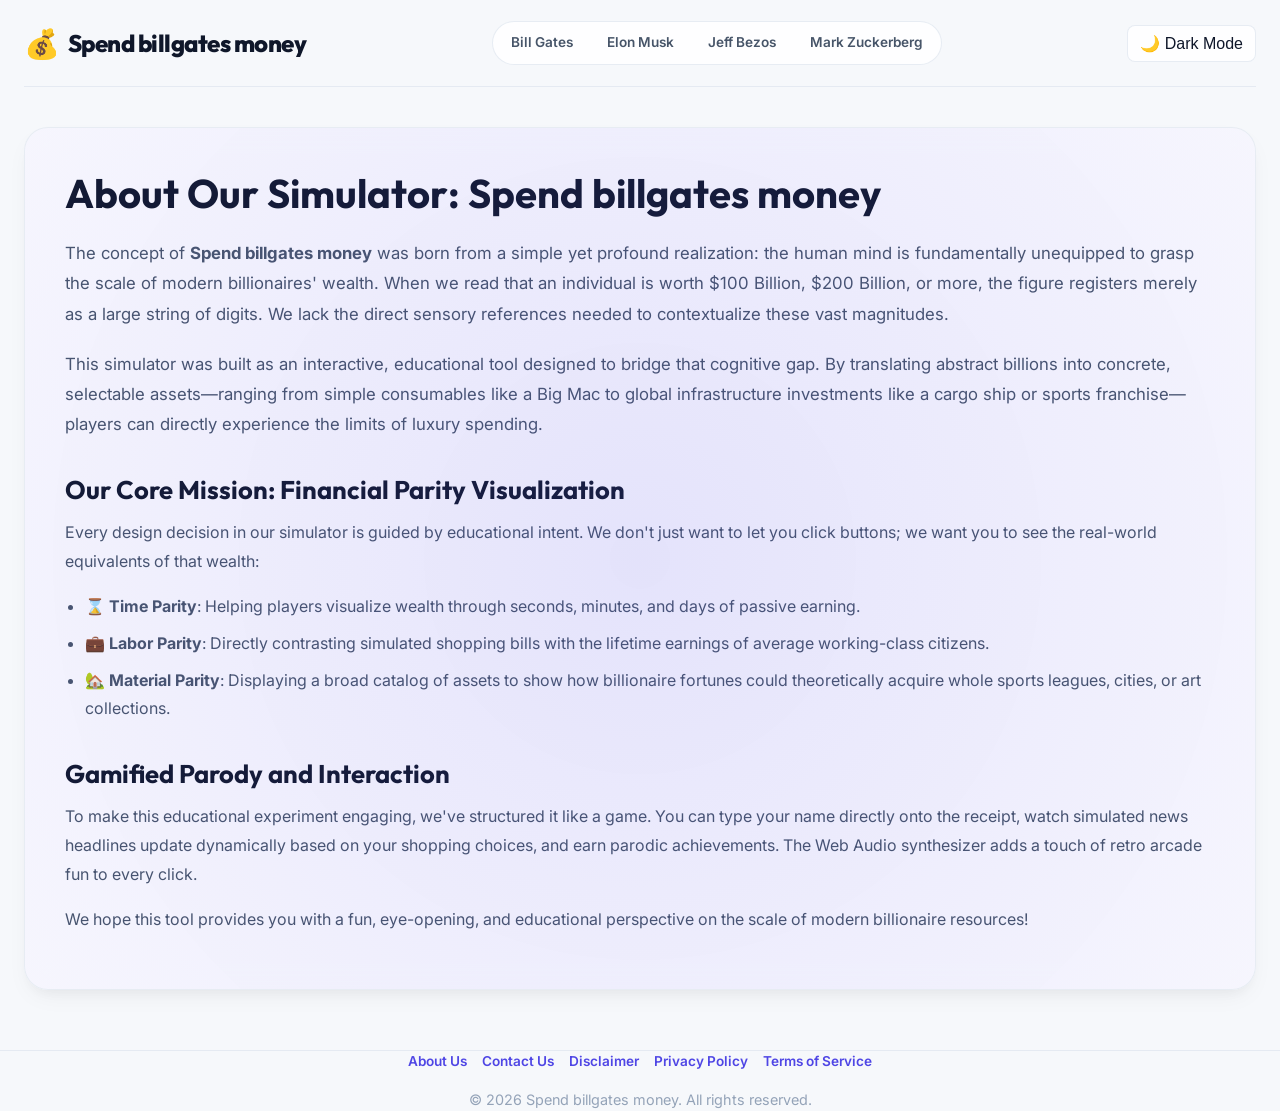
==== about.html @ e182d374 "Add files via upload" ====
<!DOCTYPE html>
<html lang="en" data-theme="light">
<head>
  <meta charset="UTF-8">
  <meta name="viewport" content="width=device-width, initial-scale=1.0">
  
  <!-- SEO Meta Tags -->
  <title>About Us - Spend billgates money Simulator</title>
  <meta name="description" content="Learn more about the Spend billgates money simulator. Read our detailed explanation of wealth representation, financial parity, and developer stories.">
  <link rel="canonical" href="https://spendbillgates-money.github.io/about.html">
  
  <link rel="stylesheet" href="css/style.css">
</head>
<body>

  <!-- Navigation -->
  <header class="container">
    <nav class="header-nav" style="display: flex; justify-content: space-between; align-items: center; flex-wrap: wrap; gap: 15px; padding: 20px 0;">
      <a href="index.html" class="logo" style="text-decoration: none; color: inherit; display: flex; align-items: center; gap: 8px;">
        <span class="logo-icon">💰</span> Spend billgates money
      </a>
      
      <div class="nav-links-capsule">
        <a href="index.html" class="nav-link-item" id="nav-bill-gates">Bill Gates</a>
        <a href="spend-elon-musk-money.html" class="nav-link-item" id="nav-elon-musk">Elon Musk</a>
        <a href="spend-jeff-bezos-money.html" class="nav-link-item" id="nav-jeff-bezos">Jeff Bezos</a>
        <a href="spend-mark-zuckerberg-money.html" class="nav-link-item" id="nav-mark-zuckerberg">Mark Zuckerberg</a>
      </div>

      <div class="nav-actions">
        <button id="theme-toggle" class="theme-toggle">🌙 Dark Mode</button>
      </div>
    </nav>
  </header>

  <!-- Content Section -->
  <main class="container" style="margin-top: 40px; margin-bottom: 60px; text-align: left;">
    <section class="hero-card" style="text-align: left; padding: 40px; margin-bottom: 45px; line-height: 1.8;">
      <h1 style="font-size: 2.5rem; margin-bottom: 20px; font-family: 'Outfit', sans-serif;">About Our Simulator: Spend billgates money</h1>
      
      <p style="color: var(--text-secondary); margin-bottom: 20px; font-size: 1.05rem;">
        The concept of <strong>Spend billgates money</strong> was born from a simple yet profound realization: the human mind is fundamentally unequipped to grasp the scale of modern billionaires' wealth. When we read that an individual is worth $100 Billion, $200 Billion, or more, the figure registers merely as a large string of digits. We lack the direct sensory references needed to contextualize these vast magnitudes.
      </p>

      <p style="color: var(--text-secondary); margin-bottom: 20px; font-size: 1.05rem;">
        This simulator was built as an interactive, educational tool designed to bridge that cognitive gap. By translating abstract billions into concrete, selectable assets—ranging from simple consumables like a Big Mac to global infrastructure investments like a cargo ship or sports franchise—players can directly experience the limits of luxury spending.
      </p>

      <h2 style="font-size: 1.6rem; margin-top: 35px; margin-bottom: 12px; font-family: 'Outfit', sans-serif;">Our Core Mission: Financial Parity Visualization</h2>
      <p style="color: var(--text-secondary); margin-bottom: 16px;">
        Every design decision in our simulator is guided by educational intent. We don't just want to let you click buttons; we want you to see the real-world equivalents of that wealth:
      </p>
      <ul style="color: var(--text-secondary); margin-left: 20px; margin-bottom: 20px; display: flex; flex-direction: column; gap: 8px;">
        <li>⌛ <strong>Time Parity</strong>: Helping players visualize wealth through seconds, minutes, and days of passive earning.</li>
        <li>💼 <strong>Labor Parity</strong>: Directly contrasting simulated shopping bills with the lifetime earnings of average working-class citizens.</li>
        <li>🏡 <strong>Material Parity</strong>: Displaying a broad catalog of assets to show how billionaire fortunes could theoretically acquire whole sports leagues, cities, or art collections.</li>
      </ul>

      <h2 style="font-size: 1.6rem; margin-top: 35px; margin-bottom: 12px; font-family: 'Outfit', sans-serif;">Gamified Parody and Interaction</h2>
      <p style="color: var(--text-secondary); margin-bottom: 16px;">
        To make this educational experiment engaging, we've structured it like a game. You can type your name directly onto the receipt, watch simulated news headlines update dynamically based on your shopping choices, and earn parodic achievements. The Web Audio synthesizer adds a touch of retro arcade fun to every click.
      </p>
      
      <p style="color: var(--text-secondary); margin-bottom: 16px;">
        We hope this tool provides you with a fun, eye-opening, and educational perspective on the scale of modern billionaire resources!
      </p>
    </section>
  </main>

  <!-- Footer -->
  <footer class="container">
    <div style="display: flex; justify-content: center; gap: 15px; margin-bottom: 15px; font-size: 0.85rem; flex-wrap: wrap;">
      <a href="about.html" style="font-weight: 600;">About Us</a>
      <a href="contact.html" style="font-weight: 600;">Contact Us</a>
      <a href="disclaimer.html" style="font-weight: 600;">Disclaimer</a>
      <a href="privacy-policy.html" style="font-weight: 600;">Privacy Policy</a>
      <a href="terms-of-service.html" style="font-weight: 600;">Terms of Service</a>
    </div>
    <p>&copy; 2026 Spend billgates money. All rights reserved.</p>
  </footer>

  <script>
    // Theme Toggle Logic
    const themeBtn = document.getElementById('theme-toggle');
    function initTheme() {
      const savedTheme = localStorage.getItem('theme') || (window.matchMedia('(prefers-color-scheme: dark)').matches ? 'dark' : 'light');
      document.documentElement.setAttribute('data-theme', savedTheme);
      if (themeBtn) themeBtn.innerHTML = savedTheme === 'dark' ? '☀️ Light Mode' : '🌙 Dark Mode';
    }
    if (themeBtn) {
      themeBtn.addEventListener('click', () => {
        const currentTheme = document.documentElement.getAttribute('data-theme');
        const newTheme = currentTheme === 'dark' ? 'light' : 'dark';
        document.documentElement.setAttribute('data-theme', newTheme);
        localStorage.setItem('theme', newTheme);
        themeBtn.innerHTML = newTheme === 'dark' ? '☀️ Light Mode' : '🌙 Dark Mode';
      });
    }
    initTheme();
  </script>
</body>
</html>
---- css/style.css ----
/* 
   Spend Billionaire Money Simulator - Style Sheet
   Includes Glassmorphism, Theme Variables, Grid Layouts, and Micro-animations.
*/

@import url('https://fonts.googleapis.com/css2?family=Courier+Prime:wght@400;700&family=Inter:wght@300;400;500;600;700&family=Outfit:wght@400;500;600;700;800&display=swap');

/* --- Custom Variables & Palette --- */
:root {
  /* Light Mode Palette */
  --bg-color: #f6f8fb;
  --panel-bg: rgba(255, 255, 255, 0.85);
  --panel-border: rgba(226, 232, 240, 0.8);
  --text-primary: #0f172a;
  --text-secondary: #475569;
  --text-muted: #94a3b8;
  
  --accent-color: #4f46e5; /* Indigo */
  --accent-glow: rgba(79, 70, 229, 0.15);
  
  --buy-btn: #10b981; /* Emerald */
  --buy-btn-hover: #059669;
  --sell-btn: #ef4444; /* Rose */
  --sell-btn-hover: #dc2626;
  
  --sticky-bg: rgba(255, 255, 255, 0.8);
  --sticky-border: rgba(241, 245, 249, 0.8);
  --shadow-sm: 0 2px 8px rgba(0, 0, 0, 0.04);
  --shadow-md: 0 10px 25px -5px rgba(0, 0, 0, 0.05), 0 8px 16px -6px rgba(0, 0, 0, 0.05);
  --shadow-lg: 0 25px 50px -12px rgba(0, 0, 0, 0.08);
  
  --radius-sm: 8px;
  --radius-md: 16px;
  --radius-lg: 24px;
}

[data-theme="dark"] {
  /* Dark Mode Palette */
  --bg-color: #0b0f19;
  --panel-bg: rgba(17, 24, 39, 0.8);
  --panel-border: rgba(31, 41, 55, 0.8);
  --text-primary: #f8fafc;
  --text-secondary: #cbd5e1;
  --text-muted: #64748b;
  
  --accent-color: #818cf8;
  --accent-glow: rgba(129, 140, 248, 0.25);
  
  --buy-btn: #34d399;
  --buy-btn-hover: #10b981;
  --sell-btn: #f87171;
  --sell-btn-hover: #ef4444;
  
  --sticky-bg: rgba(11, 15, 25, 0.85);
  --sticky-border: rgba(31, 41, 55, 0.8);
  --shadow-sm: 0 2px 8px rgba(0, 0, 0, 0.2);
  --shadow-md: 0 10px 25px -5px rgba(0, 0, 0, 0.3), 0 8px 16px -6px rgba(0, 0, 0, 0.3);
  --shadow-lg: 0 25px 50px -12px rgba(0, 0, 0, 0.45);
}

/* --- Base Reset --- */
* {
  box-sizing: border-box;
  margin: 0;
  padding: 0;
}

body {
  font-family: 'Inter', sans-serif;
  background-color: var(--bg-color);
  color: var(--text-primary);
  line-height: 1.6;
  transition: background-color 0.3s ease, color 0.3s ease;
  overflow-x: hidden;
}

h1, h2, h3, h4, h5, h6 {
  font-family: 'Outfit', sans-serif;
  font-weight: 700;
  color: var(--text-primary);
  line-height: 1.25;
}

a {
  color: var(--accent-color);
  text-decoration: none;
  transition: color 0.2s ease;
}

a:hover {
  text-decoration: underline;
}

/* --- Layout Structure --- */
.container {
  max-width: 1280px;
  margin: 0 auto;
  padding: 0 24px;
}

/* --- Navigation & Theme Switcher --- */
.header-nav {
  display: flex;
  justify-content: space-between;
  align-items: center;
  padding: 20px 0;
  border-bottom: 1px solid var(--panel-border);
}

.logo {
  font-family: 'Outfit', sans-serif;
  font-size: 1.5rem;
  font-weight: 800;
  letter-spacing: -0.5px;
  display: flex;
  align-items: center;
  gap: 8px;
}

.logo-icon {
  font-size: 1.8rem;
}

.nav-actions {
  display: flex;
  align-items: center;
  gap: 16px;
}

.nav-links {
  display: flex;
  gap: 20px;
  list-style: none;
}

.nav-links a {
  font-weight: 500;
  color: var(--text-secondary);
}

.nav-links a:hover {
  color: var(--accent-color);
  text-decoration: none;
}

.theme-toggle {
  background: none;
  border: 1px solid var(--panel-border);
  color: var(--text-primary);
  cursor: pointer;
  padding: 8px 12px;
  border-radius: var(--radius-sm);
  display: flex;
  align-items: center;
  justify-content: center;
  font-size: 1rem;
  transition: all 0.2s;
  background-color: var(--panel-bg);
}

.theme-toggle:hover {
  border-color: var(--accent-color);
  transform: translateY(-1px);
}

/* --- Glassmorphic Hero Cards --- */
.hero-card {
  background: var(--panel-bg);
  border: 1px solid var(--panel-border);
  backdrop-filter: blur(12px);
  -webkit-backdrop-filter: blur(12px);
  border-radius: var(--radius-lg);
  padding: 40px;
  margin-top: 30px;
  margin-bottom: 30px;
  box-shadow: var(--shadow-md);
  text-align: center;
  position: relative;
  overflow: hidden;
}

.hero-card::before {
  content: '';
  position: absolute;
  top: -50%;
  left: -50%;
  width: 200%;
  height: 200%;
  background: radial-gradient(circle, var(--accent-glow) 0%, transparent 70%);
  z-index: 0;
  pointer-events: none;
}

.hero-content {
  position: relative;
  z-index: 1;
}

/* --- Billionaire Profile Header --- */
.profile-section {
  display: flex;
  flex-direction: column;
  align-items: center;
  gap: 20px;
  margin-bottom: 40px;
}

.profile-avatar-container {
  width: 140px;
  height: 140px;
  border-radius: 50%;
  overflow: hidden;
  border: 4px solid var(--accent-color);
  box-shadow: var(--shadow-md);
  position: relative;
}

.profile-avatar {
  width: 100%;
  height: 100%;
  object-fit: cover;
}

.profile-title {
  font-size: 2.5rem;
  font-weight: 800;
  margin-bottom: 8px;
}

.profile-desc {
  font-size: 1.1rem;
  color: var(--text-secondary);
  max-width: 600px;
  margin: 0 auto;
}

/* --- Sticky Balance Tracker Banner --- */
.sticky-balance-bar {
  position: sticky;
  top: 0;
  z-index: 100;
  background: var(--sticky-bg);
  border-bottom: 1px solid var(--sticky-border);
  backdrop-filter: blur(16px);
  -webkit-backdrop-filter: blur(16px);
  padding: 18px 0;
  box-shadow: var(--shadow-sm);
  transition: all 0.3s;
}

.balance-container {
  display: flex;
  flex-direction: column;
  align-items: center;
  justify-content: center;
  gap: 8px;
}

.balance-title {
  font-size: 0.85rem;
  text-transform: uppercase;
  letter-spacing: 1.5px;
  color: var(--text-secondary);
  font-weight: 600;
}

.balance-number {
  font-family: 'Outfit', sans-serif;
  font-size: 2.8rem;
  font-weight: 800;
  color: var(--accent-color);
  letter-spacing: -1px;
  text-shadow: 0 0 20px var(--accent-glow);
  transition: color 0.1s ease;
}

.spending-progress-wrapper {
  width: 100%;
  max-width: 600px;
  height: 8px;
  background: var(--panel-border);
  border-radius: 4px;
  overflow: hidden;
  margin-top: 4px;
  position: relative;
}

.spending-progress-bar {
  height: 100%;
  width: 0%;
  background: linear-gradient(90deg, var(--accent-color), var(--buy-btn));
  border-radius: 4px;
  transition: width 0.3s cubic-bezier(0.1, 0.8, 0.3, 1);
}

.spending-stats {
  display: flex;
  justify-content: space-between;
  width: 100%;
  max-width: 600px;
  font-size: 0.75rem;
  color: var(--text-muted);
  font-weight: 500;
  margin-top: 4px;
}

/* --- Category Filter Bar --- */
.filter-bar {
  display: flex;
  justify-content: center;
  gap: 10px;
  margin: 30px 0;
  flex-wrap: wrap;
}

.filter-btn {
  background: var(--panel-bg);
  border: 1px solid var(--panel-border);
  color: var(--text-secondary);
  padding: 8px 16px;
  border-radius: var(--radius-sm);
  cursor: pointer;
  font-weight: 600;
  transition: all 0.2s ease;
}

.filter-btn:hover, .filter-btn.active {
  background: var(--accent-color);
  color: #fff;
  border-color: var(--accent-color);
  box-shadow: 0 4px 12px var(--accent-glow);
  transform: translateY(-1px);
}

/* --- Items Grid --- */
.items-grid {
  display: grid;
  grid-template-columns: repeat(auto-fill, minmax(250px, 1fr));
  gap: 24px;
  margin-bottom: 50px;
}

.item-card {
  background: var(--panel-bg);
  border: 1px solid var(--panel-border);
  border-radius: var(--radius-md);
  overflow: hidden;
  box-shadow: var(--shadow-sm);
  transition: all 0.3s cubic-bezier(0.4, 0, 0.2, 1);
  display: flex;
  flex-direction: column;
}

.item-card:hover {
  transform: translateY(-6px);
  box-shadow: var(--shadow-md);
  border-color: var(--accent-color);
}

.item-img-container {
  height: 180px;
  position: relative;
  overflow: hidden;
  background-color: #e2e8f0;
}

.item-img {
  width: 100%;
  height: 100%;
  object-fit: cover;
  transition: transform 0.5s ease;
}

.item-card:hover .item-img {
  transform: scale(1.06);
}

.item-badge {
  position: absolute;
  top: 12px;
  left: 12px;
  background: rgba(15, 23, 42, 0.75);
  color: #fff;
  padding: 4px 10px;
  font-size: 0.7rem;
  font-weight: 600;
  border-radius: 20px;
  backdrop-filter: blur(4px);
}

.item-info {
  padding: 20px;
  flex-grow: 1;
  display: flex;
  flex-direction: column;
}

.item-name {
  font-size: 1.15rem;
  font-weight: 700;
  margin-bottom: 6px;
  line-height: 1.3;
}

.item-price {
  font-size: 1.25rem;
  color: var(--accent-color);
  font-weight: 800;
  margin-bottom: 16px;
  margin-top: auto;
}

.item-controls {
  display: grid;
  grid-template-columns: 2fr 3fr 2fr;
  gap: 8px;
  align-items: center;
}

.control-btn {
  border: none;
  color: #fff;
  font-size: 1rem;
  font-weight: 700;
  height: 40px;
  border-radius: var(--radius-sm);
  cursor: pointer;
  transition: all 0.2s ease;
  display: flex;
  align-items: center;
  justify-content: center;
}

.control-btn.sell {
  background-color: var(--sell-btn);
}

.control-btn.sell:hover:not(:disabled) {
  background-color: var(--sell-btn-hover);
}

.control-btn.buy {
  background-color: var(--buy-btn);
}

.control-btn.buy:hover:not(:disabled) {
  background-color: var(--buy-btn-hover);
}

.control-btn:disabled {
  background-color: var(--text-muted);
  opacity: 0.35;
  cursor: not-allowed;
}

.item-qty-input {
  width: 100%;
  height: 40px;
  border: 1px solid var(--panel-border);
  background: var(--bg-color);
  color: var(--text-primary);
  text-align: center;
  font-family: 'Outfit', sans-serif;
  font-size: 1.1rem;
  font-weight: 700;
  border-radius: var(--radius-sm);
  outline: none;
  transition: border-color 0.2s;
}

.item-qty-input:focus {
  border-color: var(--accent-color);
}

/* --- Thermal Print Receipt --- */
.receipt-section {
  max-width: 440px;
  margin: 40px auto 60px;
  display: none;
  animation: slideUp 0.4s ease-out;
}

@keyframes slideUp {
  from { opacity: 0; transform: translateY(20px); }
  to { opacity: 1; transform: translateY(0); }
}

.receipt-slip {
  background: #fdfbf7;
  color: #1a1a1a;
  padding: 35px 24px 25px;
  font-family: 'Courier Prime', 'Courier New', monospace;
  position: relative;
  box-shadow: 0 15px 35px rgba(0, 0, 0, 0.12), 0 3px 10px rgba(0, 0, 0, 0.05);
  margin: 0 auto;
  border-left: 1px solid rgba(0, 0, 0, 0.03);
  border-right: 1px solid rgba(0, 0, 0, 0.03);
}

/* Jagged top/bottom edge for real paper rip look */
.receipt-slip::before {
  content: "";
  position: absolute;
  top: -8px;
  left: 0;
  width: 100%;
  height: 8px;
  background: linear-gradient(-135deg, transparent 4px, #fdfbf7 0), linear-gradient(135deg, transparent 4px, #fdfbf7 0);
  background-position: left top;
  background-repeat: repeat-x;
  background-size: 8px 8px;
  z-index: 10;
}

.receipt-slip::after {
  content: "";
  position: absolute;
  bottom: -8px;
  left: 0;
  width: 100%;
  height: 8px;
  background: linear-gradient(-45deg, transparent 4px, #fdfbf7 0), linear-gradient(45deg, transparent 4px, #fdfbf7 0);
  background-position: left bottom;
  background-repeat: repeat-x;
  background-size: 8px 8px;
  z-index: 10;
}

/* Ensure receipt elements have pure black ink font */
.receipt-slip h2, .receipt-slip h3, .receipt-slip p, .receipt-slip span, .receipt-slip div, .receipt-slip td {
  color: #1a1a1a !important;
  font-family: 'Courier Prime', 'Courier New', monospace !important;
}

.receipt-slip-title {
  font-size: 1.35rem;
  font-weight: 700;
  text-align: center;
  text-transform: uppercase;
  margin-bottom: 2px;
  letter-spacing: -0.5px;
}

.receipt-slip-subtitle {
  font-size: 0.75rem;
  text-align: center;
  margin-bottom: 2px;
  text-transform: uppercase;
  color: #555 !important;
}

.receipt-slip-divider {
  border-top: 1px dashed #555;
  margin: 10px 0;
}

.receipt-slip-double-divider {
  border-top: 3px double #333;
  margin: 10px 0;
}

.receipt-slip-meta {
  font-size: 0.8rem;
  display: flex;
  flex-direction: column;
  gap: 2px;
  margin-bottom: 10px;
}

.receipt-slip-meta-line {
  display: flex;
  justify-content: space-between;
}

.receipt-slip-items-header {
  font-weight: 700;
  font-size: 0.82rem;
  display: flex;
  justify-content: space-between;
  margin-bottom: 6px;
  border-bottom: 1px solid #555;
  padding-bottom: 4px;
}

.receipt-slip-items {
  display: flex;
  flex-direction: column;
  gap: 6px;
}

.receipt-slip-line {
  display: flex;
  justify-content: space-between;
  font-size: 0.82rem;
  gap: 8px;
}

.receipt-slip-item-left {
  flex-grow: 1;
  white-space: nowrap;
  overflow: hidden;
  text-overflow: clip;
  display: flex;
}

.receipt-slip-item-left::after {
  content: " ................................................................................................................................................";
  color: #999;
  font-weight: 300;
}

.receipt-slip-item-price {
  white-space: nowrap;
  font-weight: 700;
}

.receipt-slip-summary {
  display: flex;
  flex-direction: column;
  gap: 4px;
  margin-top: 10px;
}

.receipt-slip-summary-line {
  display: flex;
  justify-content: space-between;
  font-size: 0.85rem;
}

.receipt-slip-summary-line.bold {
  font-weight: 700;
  font-size: 1.05rem;
}

.receipt-slip-footer {
  text-align: center;
  font-size: 0.78rem;
  margin-top: 18px;
  text-transform: uppercase;
  line-height: 1.4;
}

.receipt-slip-barcode {
  width: 100%;
  max-width: 240px;
  height: 38px;
  margin: 14px auto 4px;
  background: repeating-linear-gradient(90deg, 
    #111, #111 2px, 
    transparent 2px, transparent 4px, 
    #111 4px, #111 7px, 
    transparent 7px, transparent 9px,
    #111 9px, #111 10px,
    transparent 10px, transparent 13px,
    #111 13px, #111 16px,
    transparent 16px, transparent 18px
  );
}

.receipt-slip-barcode-text {
  text-align: center;
  font-size: 0.72rem;
  letter-spacing: 2px;
  margin-top: 2px;
  color: #333 !important;
}

.receipt-actions {
  display: flex;
  gap: 12px;
  margin-top: 20px;
}

.receipt-btn {
  flex: 1;
  height: 48px;
  border: 1px solid var(--panel-border);
  border-radius: var(--radius-sm);
  cursor: pointer;
  font-weight: 600;
  font-size: 0.95rem;
  display: flex;
  align-items: center;
  justify-content: center;
  gap: 8px;
  transition: all 0.2s;
  background: var(--panel-bg);
  color: var(--text-primary);
}

.receipt-btn.primary {
  background: var(--accent-color);
  color: #fff;
  border-color: var(--accent-color);
}

.receipt-btn.primary:hover {
  background: #4338ca;
  box-shadow: 0 4px 12px var(--accent-glow);
}

.receipt-btn:not(.primary):hover {
  background: var(--panel-border);
}

/* --- Screenshot Preview Popup / Modal --- */
.screenshot-modal {
  position: fixed;
  top: 0;
  left: 0;
  width: 100vw;
  height: 100vh;
  background: rgba(0, 0, 0, 0.75);
  backdrop-filter: blur(8px);
  z-index: 1000;
  display: none;
  align-items: center;
  justify-content: center;
  padding: 20px;
}

.screenshot-card-wrapper {
  position: relative;
  width: 100%;
  max-width: 440px;
  animation: zoomIn 0.3s cubic-bezier(0.16, 1, 0.3, 1);
}

.screenshot-close {
  position: absolute;
  top: -16px;
  right: -16px;
  background: #fdfbf7;
  border: 1px solid #1a1a1a;
  color: #1a1a1a;
  width: 36px;
  height: 36px;
  border-radius: 50%;
  display: flex;
  align-items: center;
  justify-content: center;
  font-weight: 700;
  font-size: 1.2rem;
  cursor: pointer;
  z-index: 20;
  transition: all 0.2s;
  box-shadow: 0 4px 12px rgba(0,0,0,0.25);
}

.screenshot-close:hover {
  transform: scale(1.1);
  background-color: var(--sell-btn);
  color: #fff;
}

@keyframes zoomIn {
  from { opacity: 0; transform: scale(0.9); }
  to { opacity: 1; transform: scale(1); }
}

/* --- Billionaire Switcher / Hub Cards --- */
.hub-grid {
  display: grid;
  grid-template-columns: repeat(auto-fit, minmax(260px, 1fr));
  gap: 24px;
  margin-top: 40px;
  margin-bottom: 50px;
}

.hub-card {
  background: var(--panel-bg);
  border: 1px solid var(--panel-border);
  border-radius: var(--radius-lg);
  padding: 30px;
  text-align: center;
  box-shadow: var(--shadow-sm);
  transition: all 0.3s cubic-bezier(0.4, 0, 0.2, 1);
  display: flex;
  flex-direction: column;
  align-items: center;
}

.hub-card:hover {
  transform: translateY(-8px);
  box-shadow: var(--shadow-md);
  border-color: var(--accent-color);
}

.hub-avatar-container {
  width: 100px;
  height: 100px;
  border-radius: 50%;
  overflow: hidden;
  margin-bottom: 20px;
  border: 3px solid var(--accent-color);
}

.hub-avatar {
  width: 100%;
  height: 100%;
  object-fit: cover;
}

.hub-fortune {
  font-family: 'Outfit', sans-serif;
  font-size: 1.6rem;
  font-weight: 800;
  color: var(--buy-btn);
  margin: 10px 0 16px;
}

.hub-btn {
  background: var(--accent-color);
  color: #fff;
  border: none;
  border-radius: var(--radius-sm);
  padding: 10px 24px;
  font-weight: 600;
  cursor: pointer;
  transition: all 0.2s;
  display: inline-block;
  margin-top: auto;
}

.hub-btn:hover {
  background: #4338ca;
  text-decoration: none;
  box-shadow: 0 4px 12px var(--accent-glow);
}

/* --- FAQ / SEO Content Section --- */
.faq-section {
  margin: 60px 0;
}

.faq-title {
  text-align: center;
  margin-bottom: 40px;
  font-size: 2.2rem;
}

.faq-grid {
  display: grid;
  grid-template-columns: 1fr;
  gap: 20px;
  max-width: 800px;
  margin: 0 auto;
}

.faq-item {
  background: var(--panel-bg);
  border: 1px solid var(--panel-border);
  border-radius: var(--radius-md);
  padding: 24px;
  box-shadow: var(--shadow-sm);
}

.faq-question {
  font-size: 1.15rem;
  font-weight: 700;
  margin-bottom: 10px;
  display: flex;
  align-items: center;
  gap: 10px;
}

.faq-answer {
  color: var(--text-secondary);
}

/* Comparison Table (Landing Page Specific) */
.comparison-wrapper {
  margin: 40px 0;
  overflow-x: auto;
}

.comparison-table {
  width: 100%;
  border-collapse: collapse;
  background: var(--panel-bg);
  border: 1px solid var(--panel-border);
  border-radius: var(--radius-md);
  overflow: hidden;
  box-shadow: var(--shadow-sm);
}

.comparison-table th, .comparison-table td {
  padding: 16px;
  text-align: left;
}

.comparison-table th {
  background: var(--panel-border);
  font-weight: 700;
}

.comparison-table tr:not(:last-child) {
  border-bottom: 1px solid var(--panel-border);
}

.comparison-table tr:hover {
  background: rgba(129, 140, 248, 0.05);
}

/* --- Footer --- */
footer {
  text-align: center;
  padding: 40px 0;
  border-top: 1px solid var(--panel-border);
  color: var(--text-muted);
  font-size: 0.9rem;
}

/* --- Responsive Breakpoints --- */
@media (max-width: 768px) {
  .header-nav {
    flex-direction: column;
    gap: 16px;
    padding-bottom: 20px;
  }
  
  .profile-title {
    font-size: 2rem;
  }
  
  .balance-number {
    font-size: 2.2rem;
  }
  
  .items-grid {
    grid-template-columns: repeat(auto-fill, minmax(200px, 1fr));
    gap: 16px;
  }
  
  .receipt-actions {
    flex-direction: column;
  }
  
  .comparison-table th, .comparison-table td {
    padding: 12px;
    font-size: 0.85rem;
  }
}

@media (max-width: 480px) {
  .items-grid {
    grid-template-columns: 1fr;
  }
  
  .hero-card {
    padding: 24px 16px;
  }
  
  .sticky-balance-bar {
    padding: 12px 0;
  }
  
  .balance-number {
    font-size: 1.8rem;
  }
}

/* --- News Ticker --- */
.news-ticker-container {
  background: var(--panel-bg);
  border: 1px solid var(--panel-border);
  border-radius: var(--radius-sm);
  padding: 12px 16px;
  display: flex;
  align-items: center;
  gap: 12px;
  margin-bottom: 24px;
  overflow: hidden;
  box-shadow: var(--shadow-sm);
  backdrop-filter: blur(8px);
}

.news-ticker-label {
  background: var(--sell-btn);
  color: #fff;
  font-family: 'Outfit', sans-serif;
  font-weight: 700;
  font-size: 0.8rem;
  padding: 4px 8px;
  border-radius: 4px;
  white-space: nowrap;
  animation: pulse 2s infinite;
}

@keyframes pulse {
  0% { transform: scale(1); }
  50% { transform: scale(1.03); }
  100% { transform: scale(1); }
}

.news-ticker-content {
  flex-grow: 1;
  font-weight: 600;
  font-size: 0.92rem;
  color: var(--text-primary);
  white-space: nowrap;
  overflow: hidden;
}

.news-ticker-text {
  display: inline-block;
  padding-left: 100%;
  animation: marquee 25s linear infinite;
}

@keyframes marquee {
  0%   { transform: translate(0, 0); }
  100% { transform: translate(-100%, 0); }
}

/* --- Achievements Grid --- */
.achievements-grid {
  display: grid;
  grid-template-columns: repeat(auto-fit, minmax(220px, 1fr));
  gap: 16px;
  margin-top: 10px;
}

.achievement-card {
  background: var(--panel-bg);
  border: 1px solid var(--panel-border);
  border-radius: var(--radius-md);
  padding: 18px;
  display: flex;
  align-items: flex-start;
  gap: 14px;
  transition: all 0.3s cubic-bezier(0.4, 0, 0.2, 1);
  opacity: 0.7;
}

.achievement-card.unlocked {
  border-color: var(--buy-btn);
  background: rgba(16, 185, 129, 0.04);
  box-shadow: var(--shadow-md);
  transform: translateY(-2px);
  opacity: 1;
}

.achievement-icon {
  font-size: 1.8rem;
  filter: grayscale(100%);
  opacity: 0.4;
  transition: all 0.3s;
}

.achievement-card.unlocked .achievement-icon {
  filter: grayscale(0%);
  opacity: 1;
  transform: scale(1.1);
}

.achievement-info h4 {
  font-size: 0.98rem;
  font-weight: 700;
  margin-bottom: 4px;
  color: var(--text-primary);
}

.achievement-info p {
  font-size: 0.78rem;
  color: var(--text-muted);
  line-height: 1.3;
}

.achievement-card.unlocked .achievement-info p {
  color: var(--text-secondary);
}

/* --- Toast Notification --- */
.toast-notification {
  position: fixed;
  top: 24px;
  right: 24px;
  background: var(--panel-bg);
  border: 1px solid var(--buy-btn);
  border-radius: var(--radius-md);
  padding: 16px 20px;
  box-shadow: var(--shadow-lg);
  display: flex;
  align-items: center;
  gap: 14px;
  z-index: 2000;
  animation: slideInRight 0.3s cubic-bezier(0.16, 1, 0.3, 1);
  backdrop-filter: blur(12px);
}

@keyframes slideInRight {
  from { transform: translateX(120%); opacity: 0; }
  to { transform: translateX(0); opacity: 1; }
}

.toast-icon {
  font-size: 2.2rem;
}

.toast-content h4 {
  font-size: 1rem;
  color: var(--buy-btn);
  margin-bottom: 2px;
}

.toast-content p {
  font-size: 0.82rem;
  color: var(--text-secondary);
}

/* --- Customer Name Input Focus --- */
#customer-name-input {
  transition: all 0.2s ease;
}

#customer-name-input:focus {
  border-color: var(--accent-color) !important;
  box-shadow: 0 0 0 3px var(--accent-glow) !important;
}

/* --- Tabbed Billionaire Selector in Header --- */
.nav-links-capsule {
  display: flex;
  gap: 6px;
  background: var(--panel-bg);
  border: 1px solid var(--panel-border);
  padding: 4px;
  border-radius: 30px;
  backdrop-filter: blur(12px);
  -webkit-backdrop-filter: blur(12px);
  flex-wrap: wrap;
}

.nav-link-item {
  padding: 6px 14px;
  border-radius: 20px;
  font-weight: 600;
  font-size: 0.85rem;
  color: var(--text-secondary) !important;
  transition: all 0.2s ease;
  display: inline-block;
  text-decoration: none !important;
}

.nav-link-item:hover {
  color: var(--accent-color) !important;
  background: var(--accent-glow);
}

.nav-link-item.active-billionaire {
  color: #fff !important;
  background: var(--accent-color);
  box-shadow: 0 4px 10px var(--accent-glow);
}
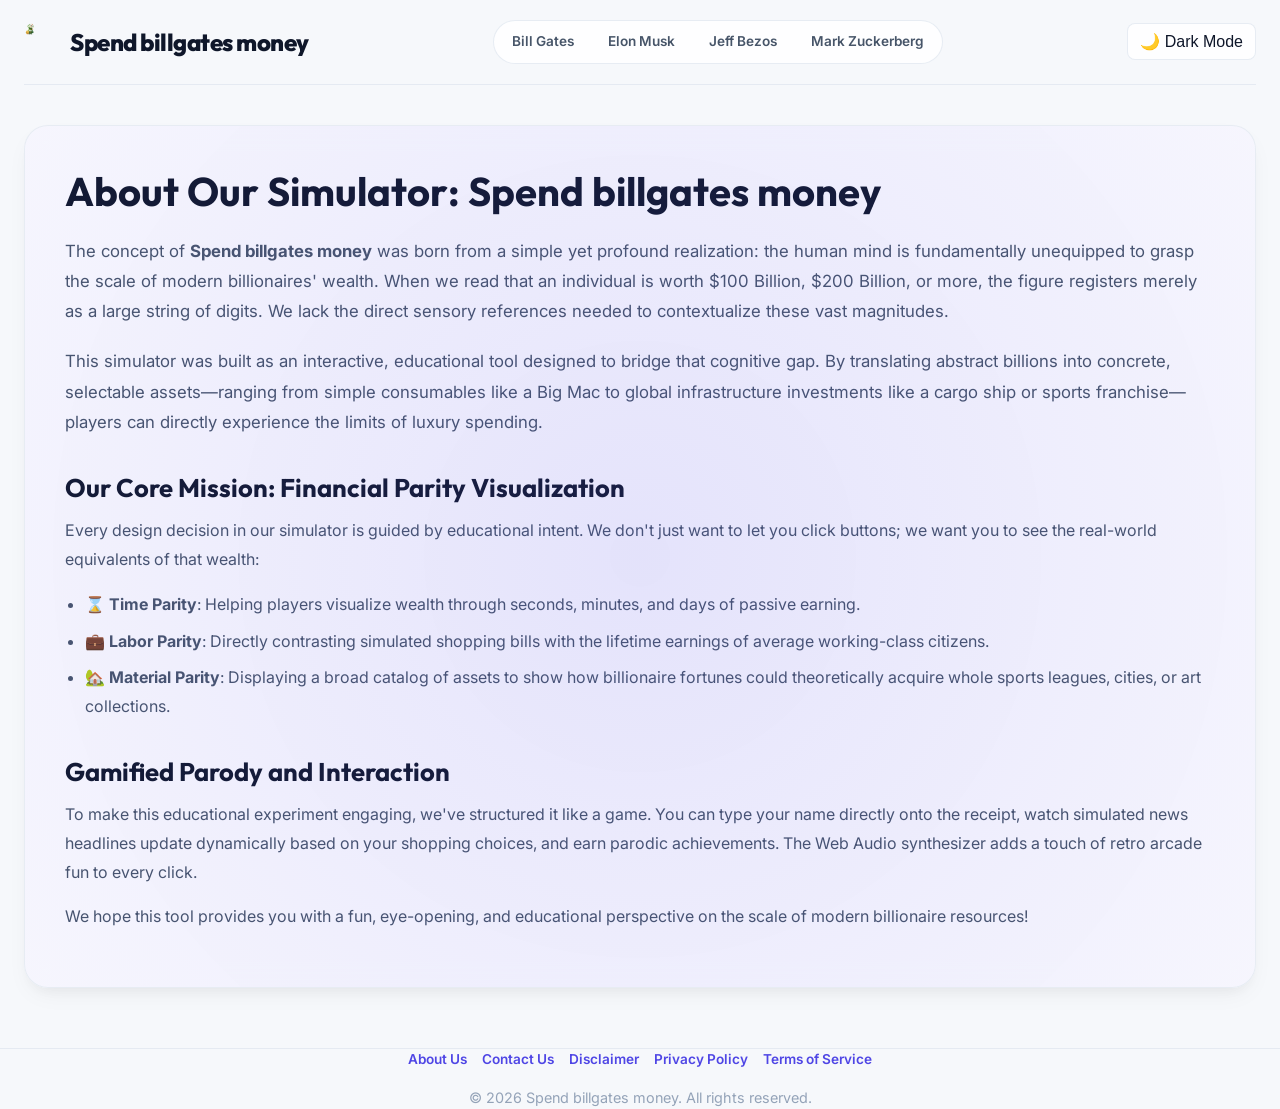
==== commit b5110ab8: "Add files via upload" ====
--- a/about.html
+++ b/about.html
@@ -3,11 +3,12 @@
 <head>
   <meta charset="UTF-8">
   <meta name="viewport" content="width=device-width, initial-scale=1.0">
+  <link rel="icon" type="image/png" href="images/favicon.png">
   
   <!-- SEO Meta Tags -->
   <title>About Us - Spend billgates money Simulator</title>
   <meta name="description" content="Learn more about the Spend billgates money simulator. Read our detailed explanation of wealth representation, financial parity, and developer stories.">
-  <link rel="canonical" href="https://spendbillgates-money.github.io/about.html">
+  <link rel="canonical" href="https://spendbillgates-money.github.io/about">
   
   <link rel="stylesheet" href="css/style.css">
 </head>
@@ -16,15 +17,15 @@
   <!-- Navigation -->
   <header class="container">
     <nav class="header-nav" style="display: flex; justify-content: space-between; align-items: center; flex-wrap: wrap; gap: 15px; padding: 20px 0;">
-      <a href="index.html" class="logo" style="text-decoration: none; color: inherit; display: flex; align-items: center; gap: 8px;">
-        <span class="logo-icon">💰</span> Spend billgates money
+      <a href="./" class="logo" style="text-decoration: none; color: inherit; display: flex; align-items: center; gap: 8px;">
+        <img src="images/logo.png" alt="Silly Money Logo" class="logo-image"> Spend billgates money
       </a>
       
       <div class="nav-links-capsule">
-        <a href="index.html" class="nav-link-item" id="nav-bill-gates">Bill Gates</a>
-        <a href="spend-elon-musk-money.html" class="nav-link-item" id="nav-elon-musk">Elon Musk</a>
-        <a href="spend-jeff-bezos-money.html" class="nav-link-item" id="nav-jeff-bezos">Jeff Bezos</a>
-        <a href="spend-mark-zuckerberg-money.html" class="nav-link-item" id="nav-mark-zuckerberg">Mark Zuckerberg</a>
+        <a href="./" class="nav-link-item" id="nav-bill-gates">Bill Gates</a>
+        <a href="spend-elon-musk-money" class="nav-link-item" id="nav-elon-musk">Elon Musk</a>
+        <a href="spend-jeff-bezos-money" class="nav-link-item" id="nav-jeff-bezos">Jeff Bezos</a>
+        <a href="spend-mark-zuckerberg-money" class="nav-link-item" id="nav-mark-zuckerberg">Mark Zuckerberg</a>
       </div>
 
       <div class="nav-actions">
@@ -70,11 +71,11 @@
   <!-- Footer -->
   <footer class="container">
     <div style="display: flex; justify-content: center; gap: 15px; margin-bottom: 15px; font-size: 0.85rem; flex-wrap: wrap;">
-      <a href="about.html" style="font-weight: 600;">About Us</a>
-      <a href="contact.html" style="font-weight: 600;">Contact Us</a>
-      <a href="disclaimer.html" style="font-weight: 600;">Disclaimer</a>
-      <a href="privacy-policy.html" style="font-weight: 600;">Privacy Policy</a>
-      <a href="terms-of-service.html" style="font-weight: 600;">Terms of Service</a>
+      <a href="about" style="font-weight: 600;">About Us</a>
+      <a href="contact" style="font-weight: 600;">Contact Us</a>
+      <a href="disclaimer" style="font-weight: 600;">Disclaimer</a>
+      <a href="privacy-policy" style="font-weight: 600;">Privacy Policy</a>
+      <a href="terms-of-service" style="font-weight: 600;">Terms of Service</a>
     </div>
     <p>&copy; 2026 Spend billgates money. All rights reserved.</p>
   </footer>
--- a/css/style.css
+++ b/css/style.css
@@ -115,6 +115,17 @@
   display: flex;
   align-items: center;
   gap: 8px;
+}
+
+.logo-image {
+  height: 38px;
+  width: 38px;
+  object-fit: contain;
+  transition: transform 0.4s cubic-bezier(0.175, 0.885, 0.32, 1.275);
+}
+
+.logo:hover .logo-image {
+  transform: rotate(-12deg) scale(1.18);
 }
 
 .logo-icon {
